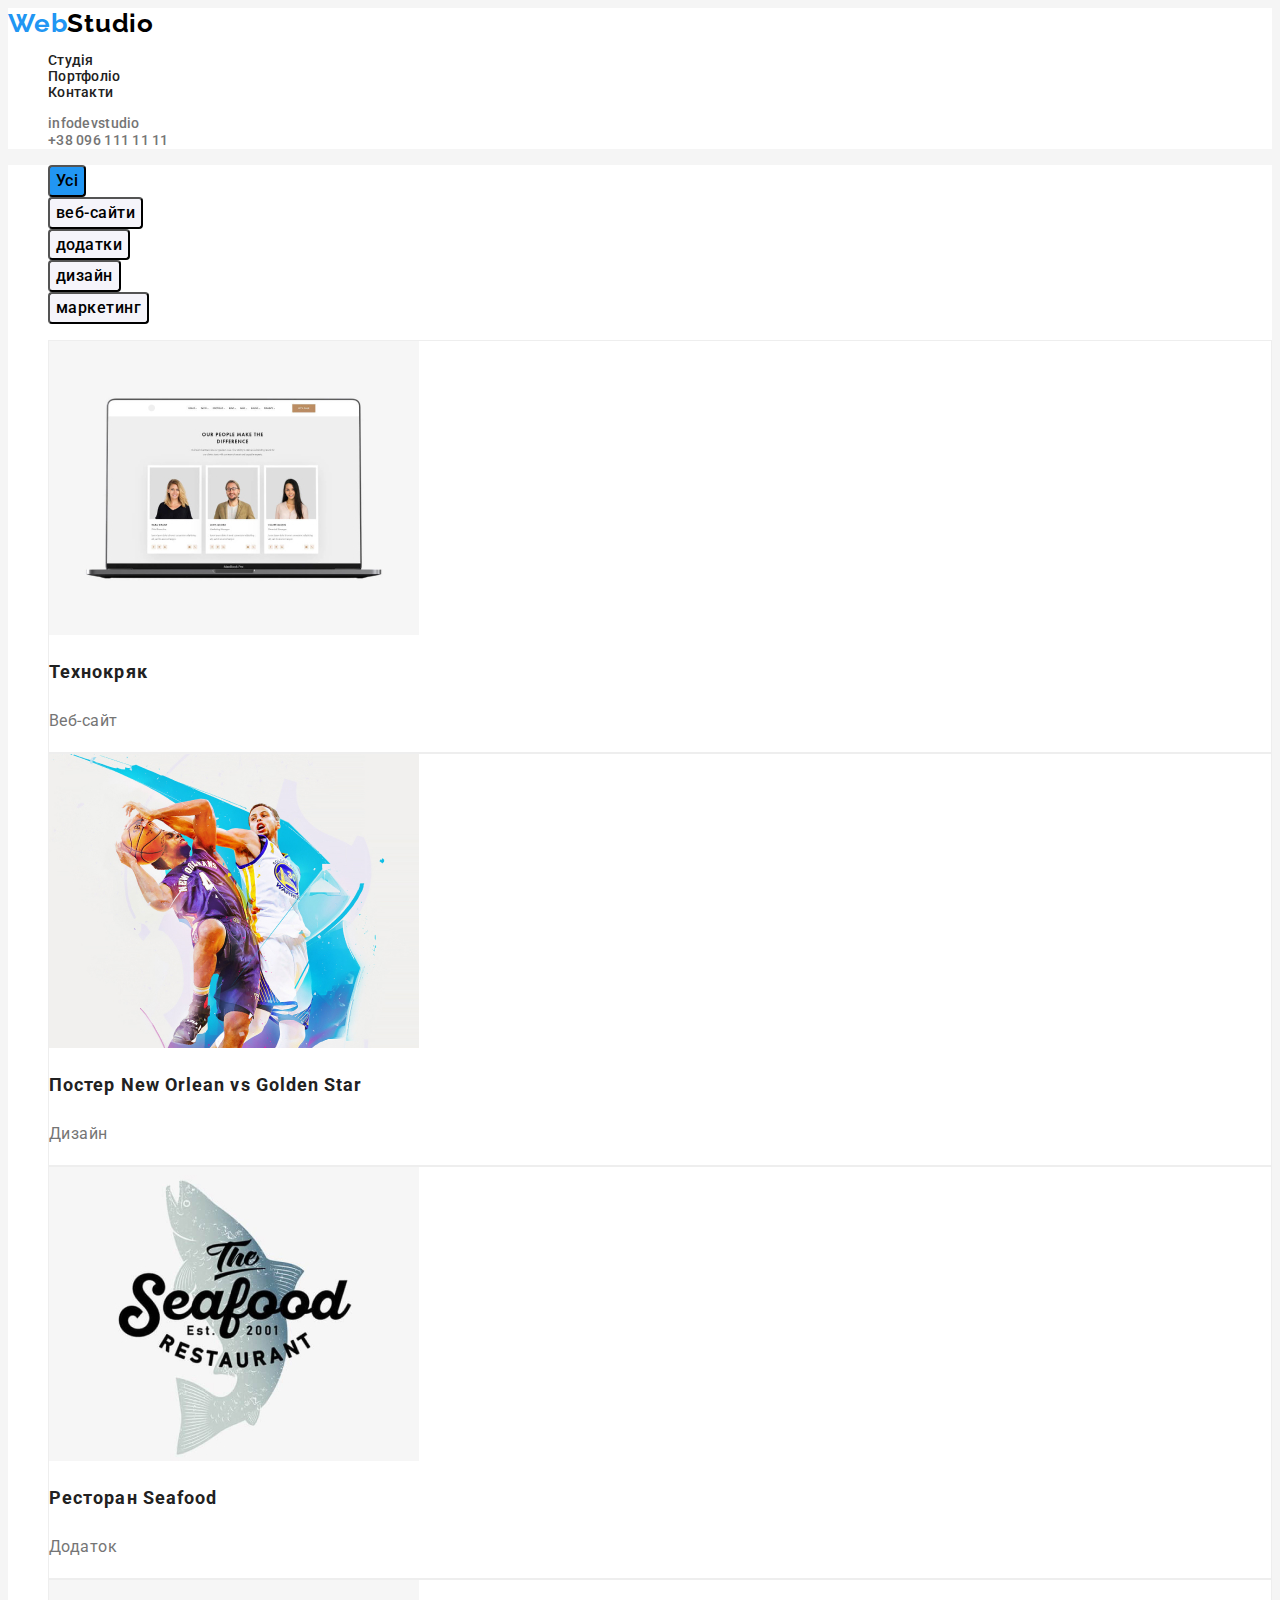
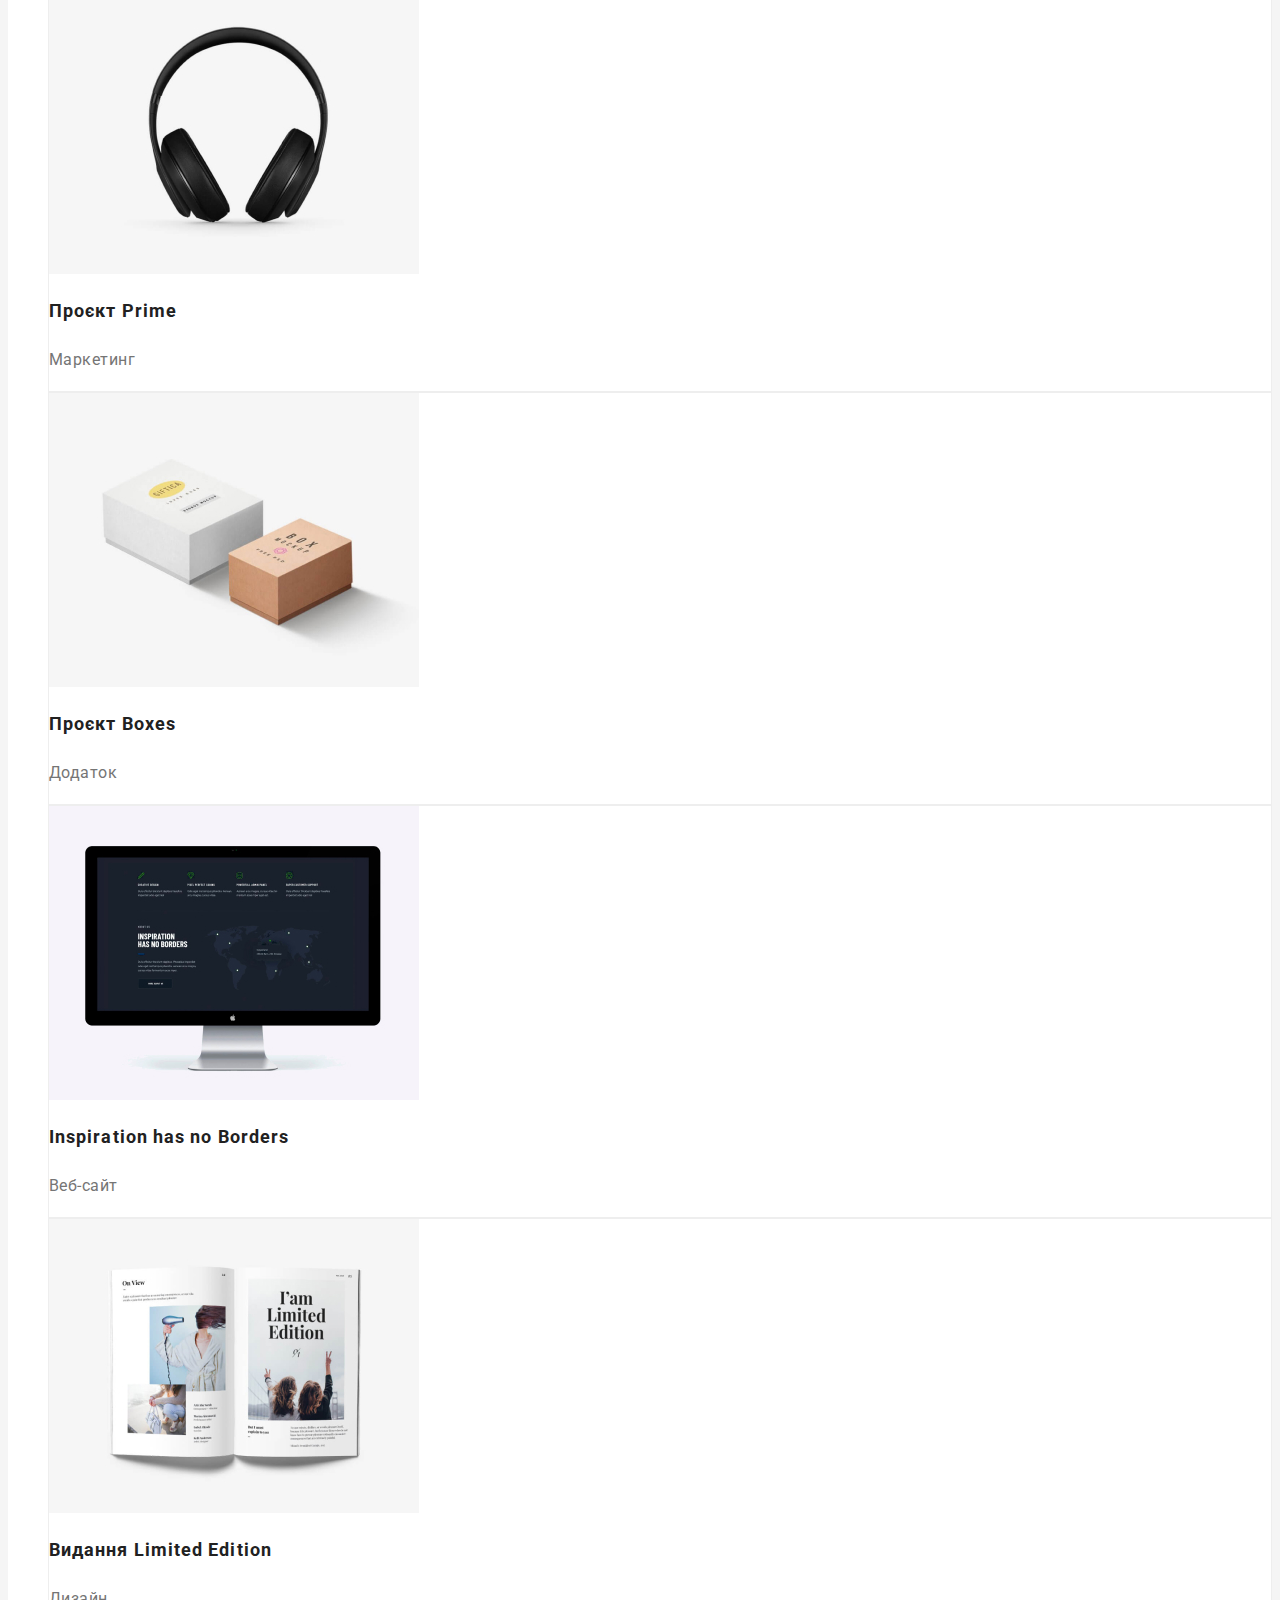
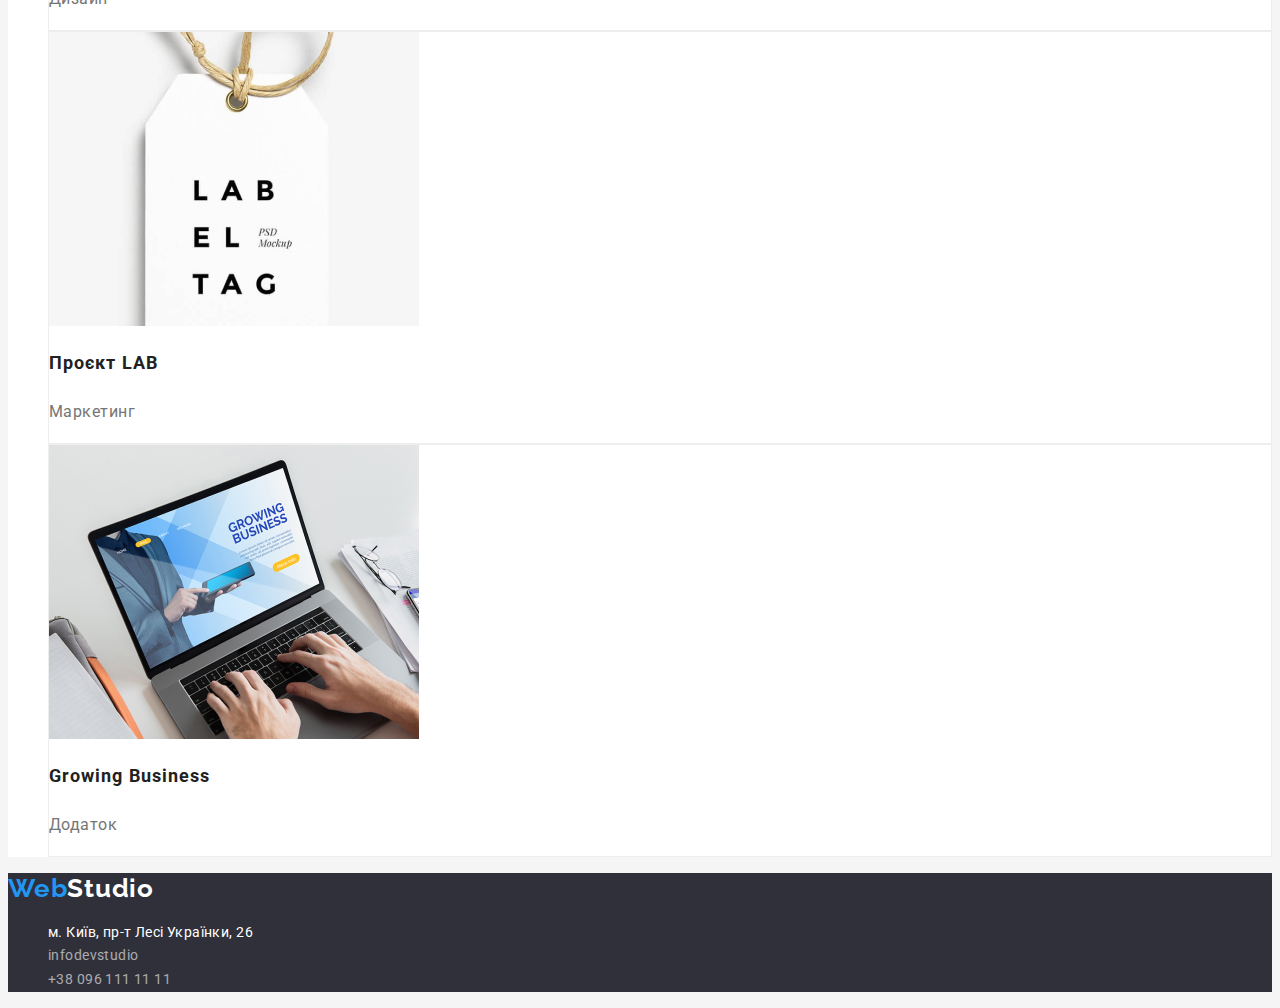
==== portfolio.html @ 23c70bc2 "Initial commit" ====
<!DOCTYPE html>
<html lang="uk">
  <head>
    <meta charset="UTF-8" />
    <meta http-equiv="X-UA-Compatible" content="IE=edge" />
    <meta name="viewport" content="width=device-width, initial-scale=1.0" />
    <title>Document</title>
    <link rel="preconnect" href="https://fonts.googleapis.com" />
    <link rel="preconnect" href="https://fonts.gstatic.com" crossorigin />
    <link
      href="https://fonts.googleapis.com/css2?family=Raleway:wght@700&family=Roboto:wght@400;500;700;900&display=swap"
      rel="stylesheet"
    />
    <link rel="stylesheet" href="./css/styles.css" />
  </head>
  <body>
    <header>
      <nav>
        <a href="./index.html" lang="en" class="logo"
          ><span class="accent">Web</span>Studio</a
        >
        <ul class="site-nav">
          <li><a href="./" class="link"> Студія</a></li>
          <li><a href="./portfolio.html" class="link"> Портфоліо</a></li>
          <li><a href="./" class="link"> Контакти</a></li>
        </ul>
      </nav>
      <ul class="contact-list">
        <li>
          <a href="mailto: info@devstudio.com" class="contact-link"
            >infodevstudio</a
          >
        </li>
        <li>
          <a href="tel: +380961111111" class="contact-link"
            >+38 096 111 11 11</a
          >
        </li>
      </ul>
    </header>
    <main>
      <section class="portf-button-pages">
        <h1 hidden>властивості</h1>
        <ul class="port-button-list">
          <li><button type="button" class="button-tap-l">Усі</button></li>
          <li><button type="button" class="button-tap">веб-сайти</button></li>
          <li><button type="button" class="button-tap">додатки</button></li>
          <li><button type="button" class="button-tap">дизайн</button></li>
          <li><button type="button" class="button-tap">маркетинг</button></li>
        </ul>
        <ul class="block-list">
          <li class="block-topic">
            <img
              src="./Images/noteb.jpg"
              alt="ноутбук"
              width="370"
              height="294"
            />
            <h2 class="block-header">Технокряк</h2>
            <p class="block-text .">Веб-сайт</p>
          </li>
          <li class="block-topic">
            <img
              src="./Images/basc.jpg"
              alt="два хлопця грають в баскетбол"
              width="370"
              height="294"
            />
            <h2 class="block-header">Постер New Orlean vs Golden Star</h2>
            <p class="block-text">Дизайн</p>
          </li>
          <li class="block-topic">
            <img
              src="./Images/logoR.jpg"
              alt="логотип ресторану"
              width="370"
              height="294"
            />
            <h2 class="block-header">Ресторан Seafood</h2>
            <p class="block-text">Додаток</p>
          </li>
          <li class="block-topic">
            <img
              src="./Images/headph.jpg"
              alt="навушники"
              width="370"
              height="294"
            />
            <h2 class="block-header">Проєкт Prime</h2>
            <p class="block-text">Маркетинг</p>
          </li>
          <li class="block-topic">
            <img
              src="./Images/boxes.jpg"
              alt="дві коробки"
              width="370"
              height="294"
            />
            <h2 class="block-header">Проєкт Boxes</h2>
            <p class="block-text">Додаток</p>
          </li>
          <li class="block-topic">
            <img
              src="./Images/monobl.jpg"
              alt="Моноблок apple"
              width="370"
              height="294"
            />
            <h2 lang="en" class="block-header">Inspiration has no Borders</h2>
            <p class="block-text">Веб-сайт</p>
          </li>
          <li class="block-topic">
            <img
              src="./Images/book.jpg"
              alt="відкрита книга"
              width="370"
              height="294"
            />
            <h2 class="block-header">Видання Limited Edition</h2>
            <p class="block-text">Дизайн</p>
          </li>
          <li class="block-topic">
            <img src="./Images/lab.jpg" alt="брелок" width="370" height="294" />
            <h2 class="block-header">Проєкт LAB</h2>
            <p class="block-text">Маркетинг</p>
          </li>
          <li class="block-topic">
            <img
              src="./Images/noteb2.jpg"
              alt="ноутбук за яким працюють"
              width="370"
              height="294"
            />
            <h2 lang="en" class="block-header">Growing Business</h2>
            <p class="block-text">Додаток</p>
          </li>
        </ul>
      </section>
    </main>
    <footer class="bottom">
      <a href="./index.html" lang="en" class="logo-bottom"
        ><span class="accent-bottom">Web</span>Studio</a
      >
      <address class="adress-bottom">
        <ul class="adress-list">
          <li class="adress-street">м. Київ, пр-т Лесі Українки, 26</li>
          <li>
            <a href="mailto: info@devstudio.com" class="adress-link"
              >infodevstudio</a
            >
          </li>
          <li>
            <a href="tel: +380961111111" class="adress-link"
              >+38 096 111 11 11</a
            >
          </li>
        </ul>
      </address>
    </footer>
  </body>
</html>
---- css/styles.css ----
body {
  background-color: #f5f5f5;
  font-family: "Raleway", sans-serif;
  font-family: "Roboto", sans-serif;
  font-style: normal;
}
header {
  background-color: #ffffff;
}
ul {
  list-style: none;
}
/*логотип сайта*/

.logo {
  font-family: Raleway, sans-serif;
  font-style: normal;
  font-weight: 700;
  font-size: 26px;
  line-height: 31px;
  letter-spacing: 0.03em;
  color: black;
  text-decoration: none;
}
.logo {
  caret-color: #2196f3;
}
.accent {
  color: #2196f3;

  /*навігація*/
}
.site-nav {
  font-size: 14px;
  font-weight: 500;
  line-height: 1.14;
  letter-spacing: 0.02em;
}

.site-nav .link {
  text-decoration: none;
}
.site-nav .link {
  color: #212121;
  caret-color: #2196f3;
}
.site-nav .link:hover,
.site-nav .link:focus {
  color: #2196f3;

  /*контакти*/
}
.contact-list {
  font-size: 14px;
  font-weight: 500;
  line-height: 1.14;
  letter-spacing: 0.02em;
}
.contact-link {
  color: #757575;
}
.contact-link:hover,
.contact-link:focus {
  color: #2196f3;
}
.contact-link {
  font-family: "Roboto";
  font-style: normal;
  font-weight: 500;
  font-size: 14px;
  line-height: 16px;
  letter-spacing: 0.02em;
  text-decoration: none;

  /* секція героя*/
}
.hero {
  background-color: #2f303a;
}
.hero-link {
  font-size: 44px;
  font-weight: 900;
  line-height: 1.36;
  letter-spacing: 0.06em;
  text-align: center;
  color: #f5f5f5;
  text-transform: uppercase;
}
.button-link {
  font-size: 16px;
  font-weight: 700;
  line-height: 1.87;
  letter-spacing: 0.06em;
  background-color: #2196f3;
  color: #ffffff;
  border-radius: 4px;
  cursor: pointer;
  font-family: inherit;
}
/*секція наших властивостей*/

.fichers {
  background-color: #f5f5f5;
}
.fichers-header {
  font-weight: 700;
  font-size: 14px;
  line-height: 16px;
  letter-spacing: 0.03em;
  text-transform: uppercase;
  color: #212121;
}
.fichers-description {
  font-weight: 400;
  font-size: 14px;
  line-height: 24px;
  color: #757575;
}
/*чим ми займаємося*/

.works {
  background-color: #f5f5f5;
}
.works-header {
  font-weight: 700;
  font-size: 36px;
  line-height: 42px;
  text-align: center;
  letter-spacing: 0.03em;
}
.work-team {
  background-color: #f5f4fa;
}
/*наша команда*/

.team-header {
  font-weight: 700;
  font-size: 36px;
  line-height: 42px;
  text-align: center;
  letter-spacing: 0.03em;
  color: #212121;
}
.team-name {
  font-size: 16px;
  font-weight: 500;
  line-height: 1.18;
  letter-spacing: 0.03em;
  color: #212121;
}
.team-speciality {
  font-weight: 400;
  font-size: 16px;
  line-height: 19px;
  color: #757575;
}
.team-window {
  background-color: #ffffff;
}
/*секція footer* та адреса*/

.bottom {
  background-color: #2f303a;
}
.logo-bottom {
  font-family: Raleway, sans-serif;
  font-weight: 700;
  font-size: 26px;
  line-height: 31px;
  letter-spacing: 0.03em;
  color: #ffffff;
  text-decoration: none;
}
.accent-bottom {
  color: #2196f3;
}
.adress-bottom {
  font-style: normal;
}
.adress-street {
  font-weight: 400;
  font-size: 14px;
  line-height: 24px;
  letter-spacing: 0.03em;
  color: #ffffff;
}
.adress-street:hover,
.adress-street:focus {
  color: #2196f3;
}
.adress-link {
  font-weight: 400;
  font-size: 14px;
  line-height: 1.71;
  letter-spacing: 0.03em;
  color: rgba(255, 255, 255, 0.6);
  text-decoration: none;
}
.adress-link:hover,
.adress-link:focus {
  color: #2196f3;
}
/*портфоліо*/

.portf-button-pages {
  background-color: #ffffff;
}

.button-tap-l {
  font-size: 16px;
  font-weight: 500;
  line-height: 1.62;
  letter-spacing: 0.03em;
  background-color: #2196f3;
  border-radius: 4px;
  cursor: pointer;
  font-family: inherit;
}
.button-tap-l:hover,
.button-tap-l:focus {
  color: #ffffff;
  background-color: #2196f3;
}
.button-tap {
  font-size: 16px;
  font-weight: 500;
  line-height: 1.62;
  letter-spacing: 0.03em;
  background-color: #f5f4fa;
  border-radius: 4px;
  cursor: pointer;
  font-family: inherit;
}
.button-tap:hover,
.button-tap:focus {
  background-color: #2196f3;
  color: #ffffff;
}
/*секція блоків робіт*/

.block-topic {
  background: #ffffff;
  border: 1px solid #eeeeee;
}
.block-header {
  font-weight: 700;
  font-size: 18px;
  line-height: 36px;
  letter-spacing: 0.06em;
  color: #212121;
}
.block-text {
  font-weight: 400;
  font-size: 16px;
  line-height: 30px;
  letter-spacing: 0.03em;
  color: #757575;
}
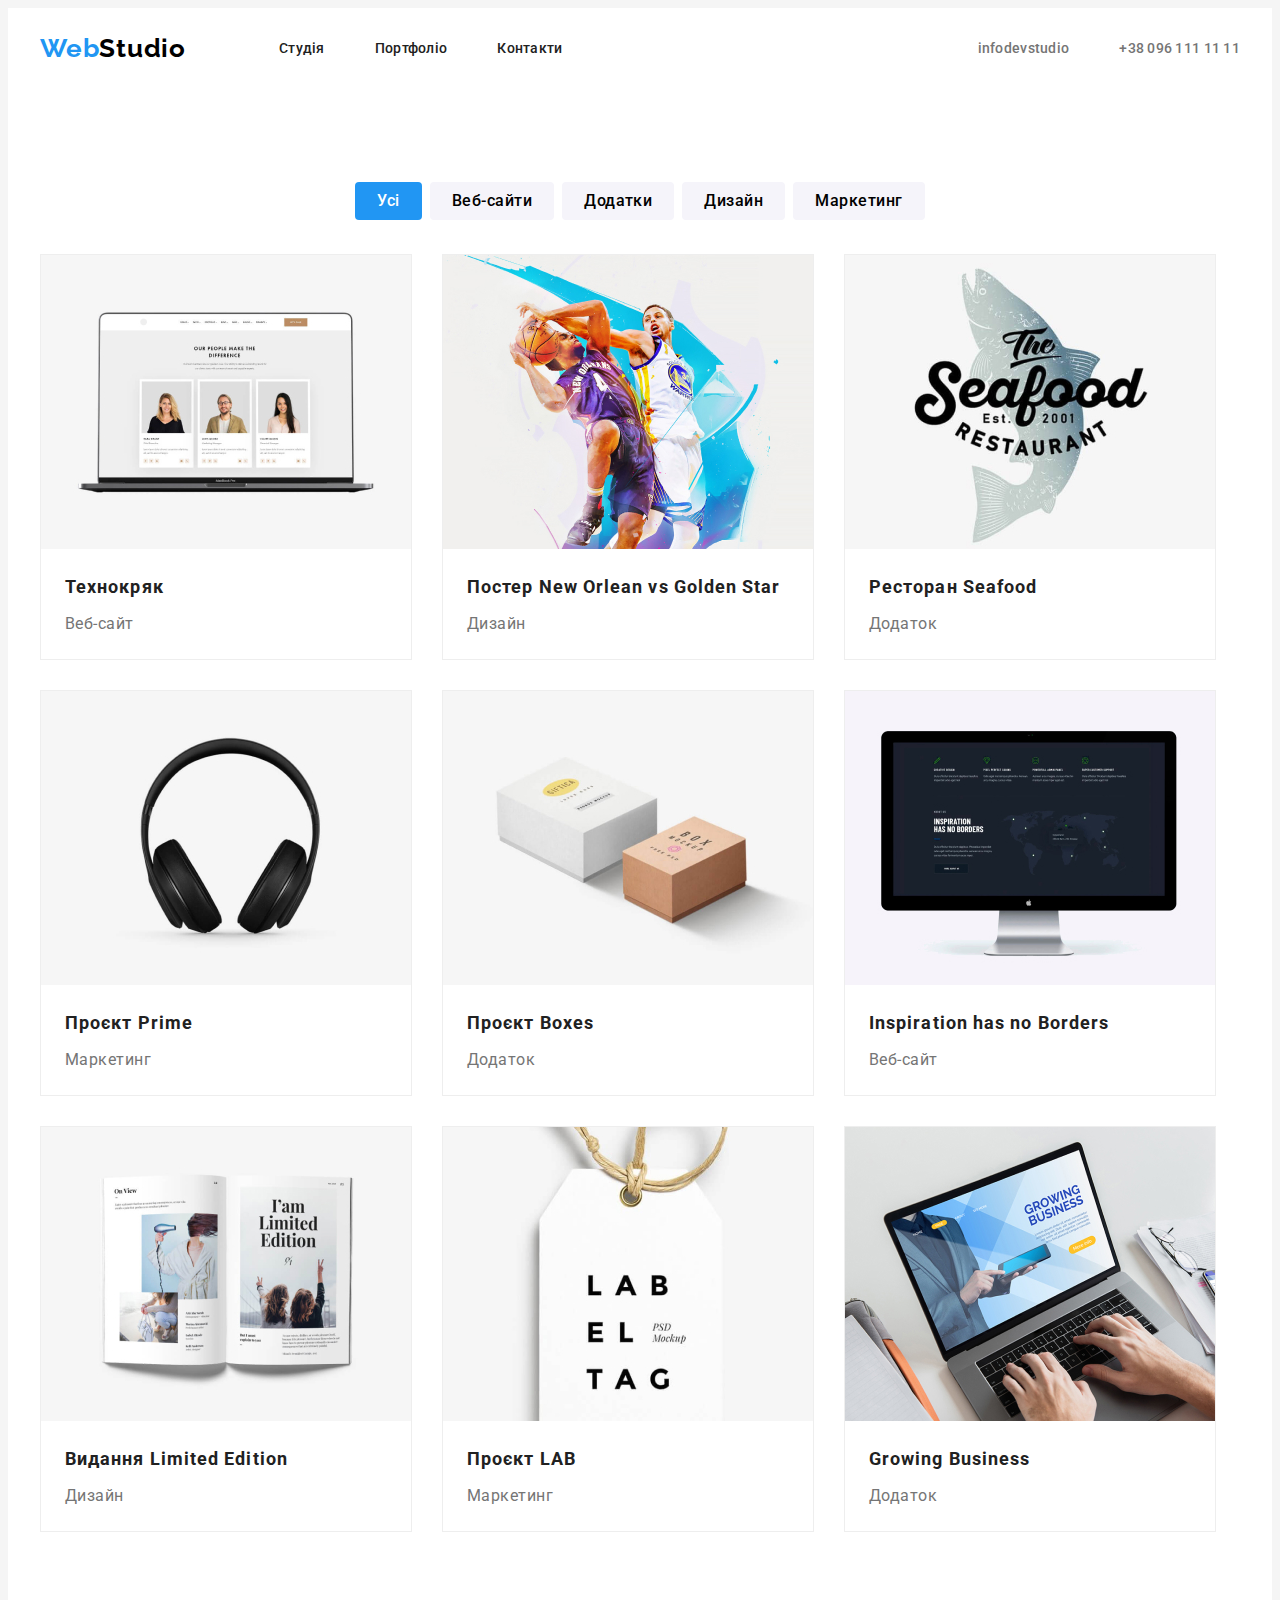
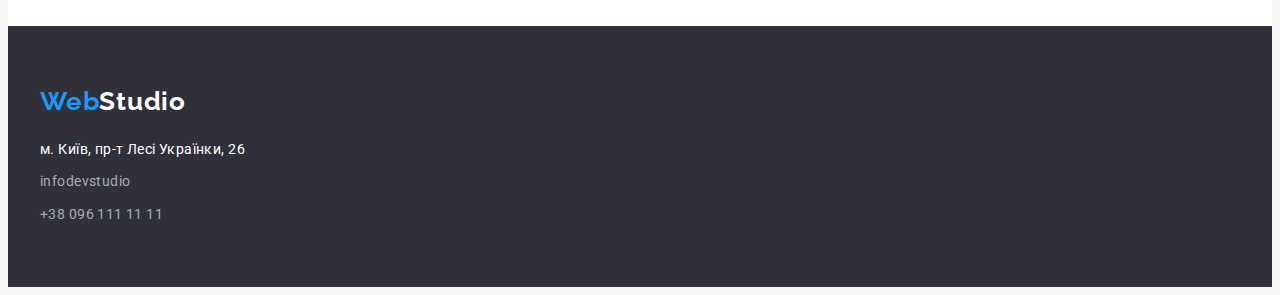
==== commit b21606d8: "developments" ====
--- a/portfolio.html
+++ b/portfolio.html
@@ -14,148 +14,202 @@
     <link rel="stylesheet" href="./css/styles.css" />
   </head>
   <body>
-    <header>
-      <nav>
+    <header class="header">
+      <div class="container container-header">
         <a href="./index.html" lang="en" class="logo"
-          ><span class="accent">Web</span>Studio</a
-        >
-        <ul class="site-nav">
-          <li><a href="./" class="link"> Студія</a></li>
-          <li><a href="./portfolio.html" class="link"> Портфоліо</a></li>
-          <li><a href="./" class="link"> Контакти</a></li>
-        </ul>
-      </nav>
-      <ul class="contact-list">
-        <li>
-          <a href="mailto: info@devstudio.com" class="contact-link"
-            >infodevstudio</a
-          >
-        </li>
-        <li>
-          <a href="tel: +380961111111" class="contact-link"
-            >+38 096 111 11 11</a
-          >
-        </li>
-      </ul>
-    </header>
-    <main>
-      <section class="portf-button-pages">
-        <h1 hidden>властивості</h1>
-        <ul class="port-button-list">
-          <li><button type="button" class="button-tap-l">Усі</button></li>
-          <li><button type="button" class="button-tap">веб-сайти</button></li>
-          <li><button type="button" class="button-tap">додатки</button></li>
-          <li><button type="button" class="button-tap">дизайн</button></li>
-          <li><button type="button" class="button-tap">маркетинг</button></li>
-        </ul>
-        <ul class="block-list">
-          <li class="block-topic">
-            <img
-              src="./Images/noteb.jpg"
-              alt="ноутбук"
-              width="370"
-              height="294"
-            />
-            <h2 class="block-header">Технокряк</h2>
-            <p class="block-text .">Веб-сайт</p>
-          </li>
-          <li class="block-topic">
-            <img
-              src="./Images/basc.jpg"
-              alt="два хлопця грають в баскетбол"
-              width="370"
-              height="294"
-            />
-            <h2 class="block-header">Постер New Orlean vs Golden Star</h2>
-            <p class="block-text">Дизайн</p>
-          </li>
-          <li class="block-topic">
-            <img
-              src="./Images/logoR.jpg"
-              alt="логотип ресторану"
-              width="370"
-              height="294"
-            />
-            <h2 class="block-header">Ресторан Seafood</h2>
-            <p class="block-text">Додаток</p>
-          </li>
-          <li class="block-topic">
-            <img
-              src="./Images/headph.jpg"
-              alt="навушники"
-              width="370"
-              height="294"
-            />
-            <h2 class="block-header">Проєкт Prime</h2>
-            <p class="block-text">Маркетинг</p>
-          </li>
-          <li class="block-topic">
-            <img
-              src="./Images/boxes.jpg"
-              alt="дві коробки"
-              width="370"
-              height="294"
-            />
-            <h2 class="block-header">Проєкт Boxes</h2>
-            <p class="block-text">Додаток</p>
-          </li>
-          <li class="block-topic">
-            <img
-              src="./Images/monobl.jpg"
-              alt="Моноблок apple"
-              width="370"
-              height="294"
-            />
-            <h2 lang="en" class="block-header">Inspiration has no Borders</h2>
-            <p class="block-text">Веб-сайт</p>
-          </li>
-          <li class="block-topic">
-            <img
-              src="./Images/book.jpg"
-              alt="відкрита книга"
-              width="370"
-              height="294"
-            />
-            <h2 class="block-header">Видання Limited Edition</h2>
-            <p class="block-text">Дизайн</p>
-          </li>
-          <li class="block-topic">
-            <img src="./Images/lab.jpg" alt="брелок" width="370" height="294" />
-            <h2 class="block-header">Проєкт LAB</h2>
-            <p class="block-text">Маркетинг</p>
-          </li>
-          <li class="block-topic">
-            <img
-              src="./Images/noteb2.jpg"
-              alt="ноутбук за яким працюють"
-              width="370"
-              height="294"
-            />
-            <h2 lang="en" class="block-header">Growing Business</h2>
-            <p class="block-text">Додаток</p>
-          </li>
-        </ul>
-      </section>
-    </main>
-    <footer class="bottom">
-      <a href="./index.html" lang="en" class="logo-bottom"
-        ><span class="accent-bottom">Web</span>Studio</a
-      >
-      <address class="adress-bottom">
-        <ul class="adress-list">
-          <li class="adress-street">м. Київ, пр-т Лесі Українки, 26</li>
-          <li>
-            <a href="mailto: info@devstudio.com" class="adress-link"
+          ><span class="accent">Web</span>Studio
+        </a>
+        <nav class="nav-list">
+          <ul class="site-nav">
+            <li class="header-nav">
+              <a href="index.html" class="link"> Студія</a>
+            </li>
+            <li class="header-nav">
+              <a href="./portfolio.html" class="link"> Портфоліо</a>
+            </li>
+            <li class="header-nav"><a href="./#" class="link"> Контакти</a></li>
+          </ul>
+        </nav>
+        <ul class="contact-list">
+          <li class="header-contact">
+            <a href="mailto: info@devstudio.com" class="contact-link"
               >infodevstudio</a
             >
           </li>
-          <li>
-            <a href="tel: +380961111111" class="adress-link"
+          <li class="header-contact">
+            <a href="tel: +380961111111" class="contact-link"
               >+38 096 111 11 11</a
             >
           </li>
         </ul>
-      </address>
+      </div>
+    </header>
+    <main>
+      <section class="portf-b">
+        <div class="container">
+          <h1 class="visually-hidden">властивості</h1>
+          <ul class="port-list">
+            <li class="button-taps">
+              <button type="button" class="button-tap-l">Усі</button>
+            </li>
+            <li class="button-taps">
+              <button type="button" class="button-tap">Веб-сайти</button>
+            </li>
+            <li class="button-taps">
+              <button type="button" class="button-tap">Додатки</button>
+            </li>
+            <li class="button-taps">
+              <button type="button" class="button-tap">Дизайн</button>
+            </li>
+            <li class="button-taps">
+              <button type="button" class="button-tap">Маркетинг</button>
+            </li>
+          </ul>
+          <ul class="block-list">
+            <li class="block-topic">
+              <img
+                class="block-page"
+                src="./Images/noteb.jpg"
+                alt="ноутбук"
+                width="370"
+                height="294"
+              />
+              <div class="block-card">
+                <h2 class="block-header">Технокряк</h2>
+                <p class="block-text .">Веб-сайт</p>
+              </div>
+            </li>
+            <li class="block-topic">
+              <img
+                class="block-page"
+                src="./Images/basc.jpg"
+                alt="два хлопця грають в баскетбол"
+                width="370"
+                height="294"
+              />
+              <div class="block-card">
+                <h2 class="block-header">Постер New Orlean vs Golden Star</h2>
+                <p class="block-text">Дизайн</p>
+              </div>
+            </li>
+            <li class="block-topic">
+              <img
+                class="block-page"
+                src="./Images/logoR.jpg"
+                alt="логотип ресторану"
+                width="370"
+                height="294"
+              />
+              <div class="block-card">
+                <h2 class="block-header">Ресторан Seafood</h2>
+                <p class="block-text">Додаток</p>
+              </div>
+            </li>
+            <li class="block-topic">
+              <img
+                class="block-page"
+                src="./Images/headph.jpg"
+                alt="навушники"
+                width="370"
+                height="294"
+              />
+              <div class="block-card">
+                <h2 class="block-header">Проєкт Prime</h2>
+                <p class="block-text">Маркетинг</p>
+              </div>
+            </li>
+            <li class="block-topic">
+              <img
+                class="block-page"
+                src="./Images/boxes.jpg"
+                alt="дві коробки"
+                width="370"
+                height="294"
+              />
+              <div class="block-card">
+                <h2 class="block-header">Проєкт Boxes</h2>
+                <p class="block-text">Додаток</p>
+              </div>
+            </li>
+            <li class="block-topic">
+              <img
+                class="block-page"
+                src="./Images/monobl.jpg"
+                alt="Моноблок apple"
+                width="370"
+                height="294"
+              />
+              <div class="block-card">
+                <h2 lang="en" class="block-header">
+                  Inspiration has no Borders
+                </h2>
+                <p class="block-text">Веб-сайт</p>
+              </div>
+            </li>
+            <li class="block-topic">
+              <img
+                class="block-page"
+                src="./Images/book.jpg"
+                alt="відкрита книга"
+                width="370"
+                height="294"
+              />
+              <div class="block-card">
+                <h2 class="block-header">Видання Limited Edition</h2>
+                <p class="block-text">Дизайн</p>
+              </div>
+            </li>
+            <li class="block-topic">
+              <img
+                class="block-page"
+                src="./Images/lab.jpg"
+                alt="брелок"
+                width="370"
+                height="294"
+              />
+              <div class="block-card">
+                <h2 class="block-header">Проєкт LAB</h2>
+                <p class="block-text">Маркетинг</p>
+              </div>
+            </li>
+            <li class="block-topic">
+              <img
+                class="block-page"
+                src="./Images/noteb2.jpg"
+                alt="ноутбук за яким працюють"
+                width="370"
+                height="294"
+              />
+              <div class="block-card">
+                <h2 lang="en" class="block-header">Growing Business</h2>
+                <p class="block-text">Додаток</p>
+              </div>
+            </li>
+          </ul>
+        </div>
+      </section>
+    </main>
+    <footer class="bottom">
+      <div class="container">
+        <a href="/" lang="en" class="logo-bottom"
+          ><span class="accent-bottom">Web</span>Studio</a
+        >
+        <address class="adress-bottom">
+          <ul class="adress-list">
+            <li class="adress-street">м. Київ, пр-т Лесі Українки, 26</li>
+            <li class="bottom-contact">
+              <a href="mailto: info@devstudio.com" class="adress-link"
+                >infodevstudio</a
+              >
+            </li>
+            <li class="bottom-contact">
+              <a href="tel: +380961111111" class="adress-link"
+                >+38 096 111 11 11</a
+              >
+            </li>
+          </ul>
+        </address>
+      </div>
     </footer>
   </body>
 </html>
--- a/css/styles.css
+++ b/css/styles.css
@@ -4,13 +4,57 @@
   font-family: "Roboto", sans-serif;
   font-style: normal;
 }
+.container {
+  width: 1200px;
+  padding-left: 15px;
+  padding-right: 15px;
+  margin-left: auto;
+  margin-right: auto;
+}
 header {
   background-color: #ffffff;
 }
+
 ul {
   list-style: none;
 }
+ul {
+  margin: 0;
+  padding: 0;
+}
+h1,
+h2,
+h3,
+h4,
+h5,
+h6,
+p {
+  margin: 0;
+}
+img {
+  display: block;
+}
+.visually-hidden {
+  position: absolute;
+  width: 1px;
+  height: 1px;
+  margin: -1px;
+  border: 0;
+  padding: 0;
+  white-space: nowrap;
+  clip-path: inset(100%);
+  clip: rect(0 0 0 0);
+  overflow: hidden;
+}
+.section {
+  padding-top: 94px;
+  padding-bottom: 94px;
+}
 /*логотип сайта*/
+.container-header {
+  display: flex;
+  align-items: center;
+}
 
 .logo {
   font-family: Raleway, sans-serif;
@@ -19,6 +63,7 @@
   font-size: 26px;
   line-height: 31px;
   letter-spacing: 0.03em;
+  margin-right: 93px;
   color: black;
   text-decoration: none;
 }
@@ -30,6 +75,17 @@
 
   /*навігація*/
 }
+.nav-list {
+  margin-right: auto;
+}
+.site-nav {
+  display: flex;
+  gap: 50px;
+}
+.site-nav li :last-child {
+  margin-right: 0px;
+}
+
 .site-nav {
   font-size: 14px;
   font-weight: 500;
@@ -47,14 +103,26 @@
 .site-nav .link:hover,
 .site-nav .link:focus {
   color: #2196f3;
-
-  /*контакти*/
-}
+}
+.link {
+  font-weight: 500;
+  font-size: 14px;
+  line-height: calc(16 / 14);
+  letter-spacing: 0.02em;
+  padding-top: 32px;
+  padding-bottom: 32px;
+  display: block;
+}
+/*контакти*/
 .contact-list {
   font-size: 14px;
   font-weight: 500;
   line-height: 1.14;
   letter-spacing: 0.02em;
+}
+.contact-list {
+  display: flex;
+  gap: 50px;
 }
 .contact-link {
   color: #757575;
@@ -71,11 +139,15 @@
   line-height: 16px;
   letter-spacing: 0.02em;
   text-decoration: none;
+  padding-top: 32px;
+  padding-bottom: 32px;
 
   /* секція героя*/
 }
 .hero {
   background-color: #2f303a;
+  padding-top: 200px;
+  padding-bottom: 200px;
 }
 .hero-link {
   font-size: 44px;
@@ -85,6 +157,9 @@
   text-align: center;
   color: #f5f5f5;
   text-transform: uppercase;
+  width: 696px;
+  margin-left: auto;
+  margin-right: auto;
 }
 .button-link {
   font-size: 16px;
@@ -96,11 +171,27 @@
   border-radius: 4px;
   cursor: pointer;
   font-family: inherit;
+  width: 216px;
+  height: 50px;
+  margin-top: 30px;
+  margin-left: auto;
+  margin-right: auto;
+  text-align: center;
+  display: block;
 }
 /*секція наших властивостей*/
 
 .fichers {
   background-color: #f5f5f5;
+  padding-top: 94px;
+  padding-bottom: 94px;
+}
+.fichers-list {
+  display: flex;
+  gap: 30px;
+}
+.fichers-card {
+  width: 270px;
 }
 .fichers-header {
   font-weight: 700;
@@ -108,18 +199,21 @@
   line-height: 16px;
   letter-spacing: 0.03em;
   text-transform: uppercase;
+  margin-bottom: 10px;
   color: #212121;
 }
 .fichers-description {
   font-weight: 400;
   font-size: 14px;
   line-height: 24px;
+  letter-spacing: 0.03em;
   color: #757575;
 }
 /*чим ми займаємося*/
 
 .works {
   background-color: #f5f5f5;
+  padding-bottom: 94px;
 }
 .works-header {
   font-weight: 700;
@@ -128,11 +222,17 @@
   text-align: center;
   letter-spacing: 0.03em;
 }
+.work-cards {
+  display: flex;
+  gap: 30px;
+  margin-top: 50px;
+}
+/*наша команда*/
 .work-team {
   background-color: #f5f4fa;
-}
-/*наша команда*/
-
+  padding-top: 94px;
+  padding-bottom: 94px;
+}
 .team-header {
   font-weight: 700;
   font-size: 36px;
@@ -141,10 +241,25 @@
   letter-spacing: 0.03em;
   color: #212121;
 }
+.team-list {
+  display: flex;
+  gap: 30px;
+  margin-top: 50px;
+}
+.team-window {
+  background-color: #ffffff;
+  box-shadow: 0px 1px 3px rgba(0, 0, 0, 0.12), 0px 1px 1px rgba(0, 0, 0, 0.14),
+    0px 2px 1px rgba(0, 0, 0, 0.2);
+  border-radius: 0px 0px 4px 4px;
+}
+.wrapper-team {
+  padding: 30px;
+}
 .team-name {
   font-size: 16px;
   font-weight: 500;
   line-height: 1.18;
+  text-align: center;
   letter-spacing: 0.03em;
   color: #212121;
 }
@@ -152,15 +267,18 @@
   font-weight: 400;
   font-size: 16px;
   line-height: 19px;
+  text-align: center;
+  letter-spacing: 0.03em;
+  margin-top: 10px;
   color: #757575;
 }
-.team-window {
-  background-color: #ffffff;
-}
+
 /*секція footer* та адреса*/
 
 .bottom {
   background-color: #2f303a;
+  padding-top: 60px;
+  padding-bottom: 60px;
 }
 .logo-bottom {
   font-family: Raleway, sans-serif;
@@ -170,12 +288,14 @@
   letter-spacing: 0.03em;
   color: #ffffff;
   text-decoration: none;
+  margin-right: 0;
 }
 .accent-bottom {
   color: #2196f3;
 }
 .adress-bottom {
   font-style: normal;
+  margin-top: 20px;
 }
 .adress-street {
   font-weight: 400;
@@ -188,6 +308,9 @@
 .adress-street:focus {
   color: #2196f3;
 }
+.bottom-contact {
+  margin-top: 9px;
+}
 .adress-link {
   font-weight: 400;
   font-size: 14px;
@@ -202,8 +325,15 @@
 }
 /*портфоліо*/
 
-.portf-button-pages {
+.portf-b {
   background-color: #ffffff;
+  padding-top: 94px;
+  padding-bottom: 94px;
+}
+.port-list {
+  display: flex;
+  gap: 8px;
+  justify-content: center;
 }
 
 .button-tap-l {
@@ -211,10 +341,13 @@
   font-weight: 500;
   line-height: 1.62;
   letter-spacing: 0.03em;
+  color: #ffffff;
   background-color: #2196f3;
   border-radius: 4px;
+  border: none;
   cursor: pointer;
   font-family: inherit;
+  padding: 6px 22px;
 }
 .button-tap-l:hover,
 .button-tap-l:focus {
@@ -228,8 +361,10 @@
   letter-spacing: 0.03em;
   background-color: #f5f4fa;
   border-radius: 4px;
+  border: none;
   cursor: pointer;
   font-family: inherit;
+  padding: 6px 22px;
 }
 .button-tap:hover,
 .button-tap:focus {
@@ -237,6 +372,16 @@
   color: #ffffff;
 }
 /*секція блоків робіт*/
+.block-list {
+  display: flex;
+  flex-wrap: wrap;
+  margin-top: 34px;
+  gap: 30px;
+}
+.block-card {
+  border-top: none;
+  padding: 20px 24px;
+}
 
 .block-topic {
   background: #ffffff;
@@ -254,5 +399,6 @@
   font-size: 16px;
   line-height: 30px;
   letter-spacing: 0.03em;
+  margin-top: 4px;
   color: #757575;
 }
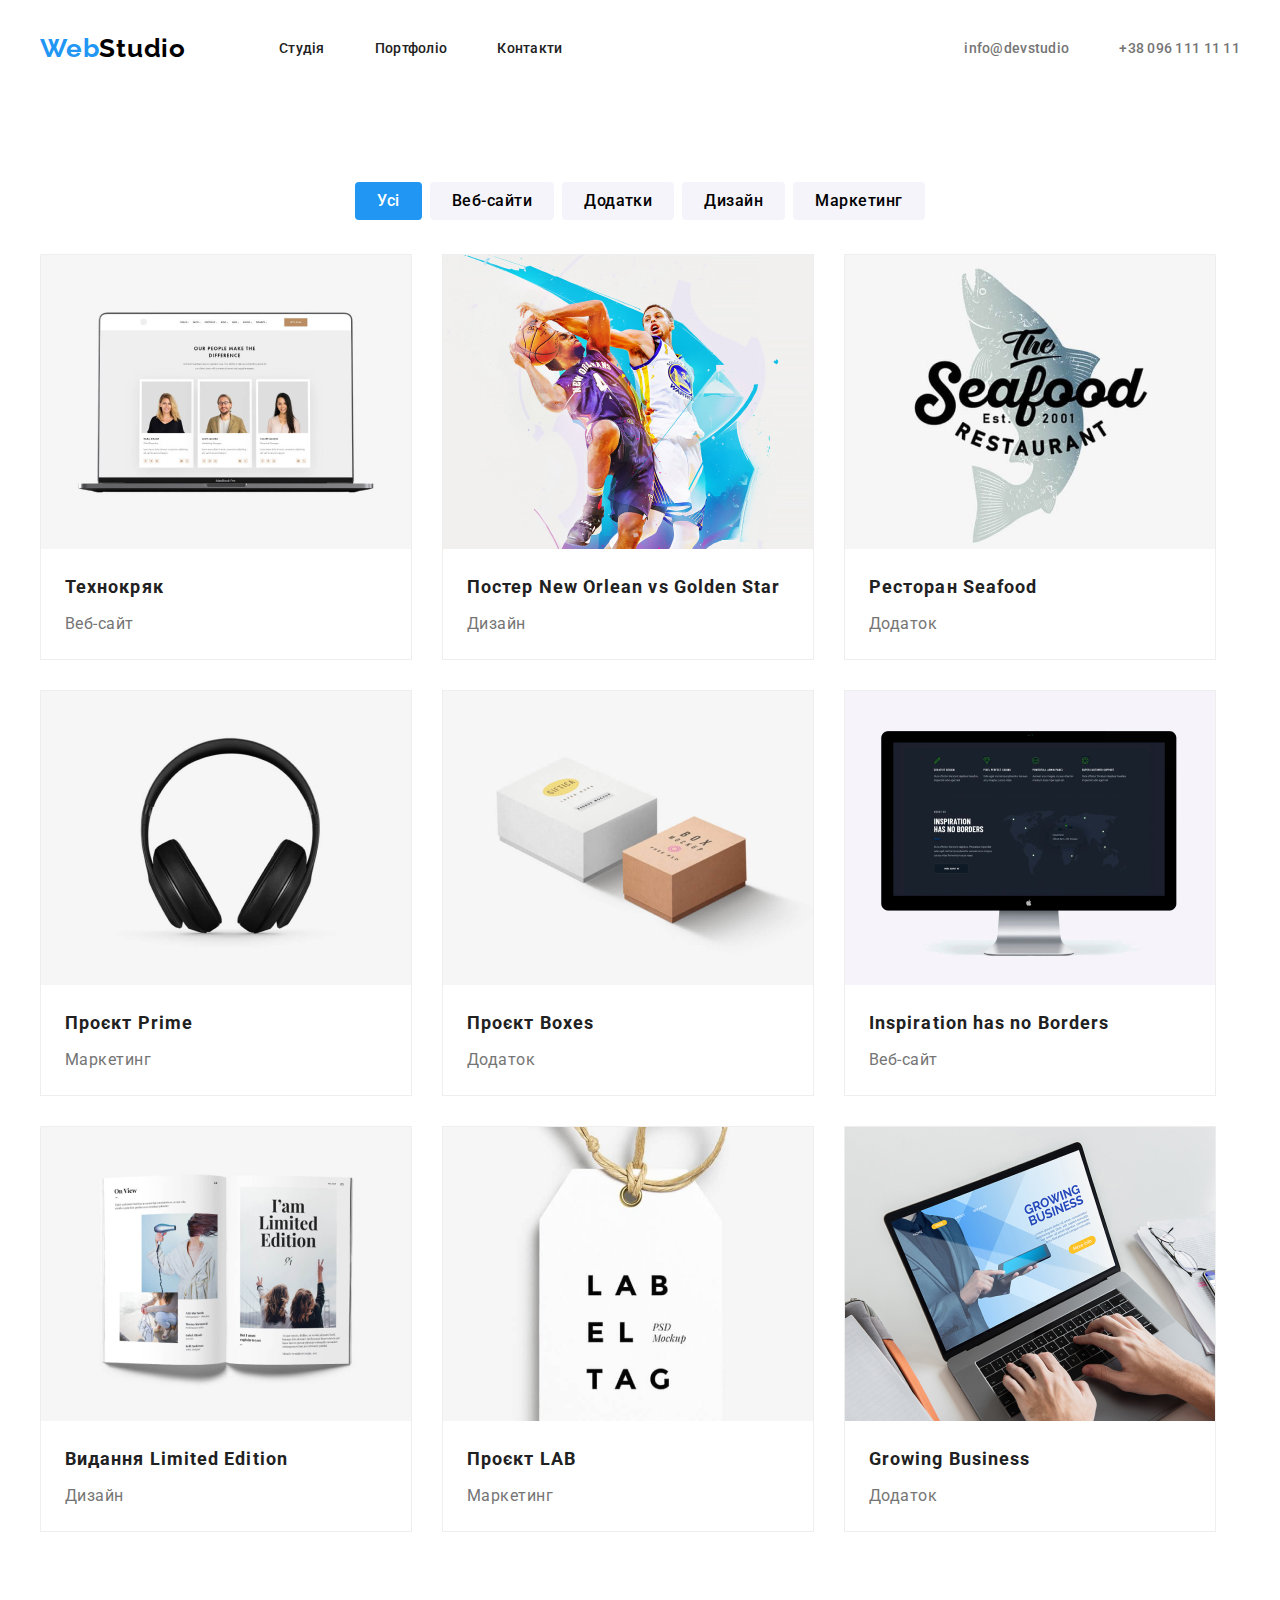
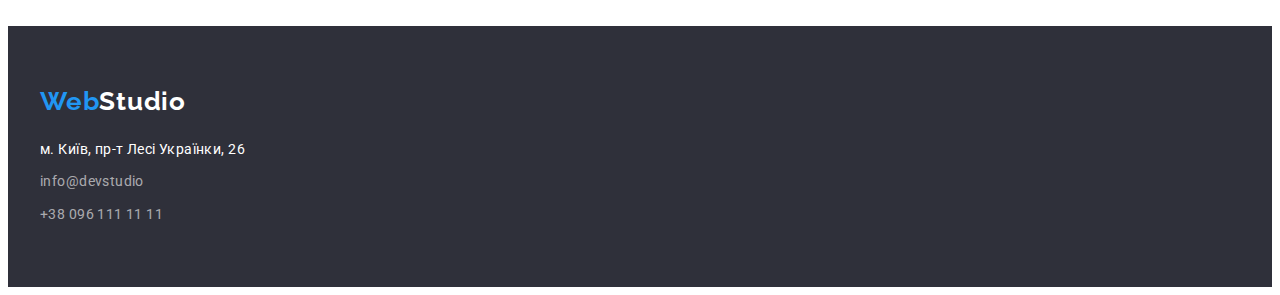
==== commit 8a97eab3: "fixed" ====
--- a/portfolio.html
+++ b/portfolio.html
@@ -32,12 +32,12 @@
         </nav>
         <ul class="contact-list">
           <li class="header-contact">
-            <a href="mailto: info@devstudio.com" class="contact-link"
-              >infodevstudio</a
+            <a href="mailto:info@devstudio.com" class="contact-link"
+              >info@devstudio</a
             >
           </li>
           <li class="header-contact">
-            <a href="tel: +380961111111" class="contact-link"
+            <a href="tel:+380961111111" class="contact-link"
               >+38 096 111 11 11</a
             >
           </li>
@@ -199,11 +199,11 @@
             <li class="adress-street">м. Київ, пр-т Лесі Українки, 26</li>
             <li class="bottom-contact">
               <a href="mailto: info@devstudio.com" class="adress-link"
-                >infodevstudio</a
+                >info@devstudio</a
               >
             </li>
             <li class="bottom-contact">
-              <a href="tel: +380961111111" class="adress-link"
+              <a href="tel:+380961111111" class="adress-link"
                 >+38 096 111 11 11</a
               >
             </li>
--- a/css/styles.css
+++ b/css/styles.css
@@ -1,5 +1,6 @@
 body {
-  background-color: #f5f5f5;
+  background-color: 
+  #FFFFFF;
   font-family: "Raleway", sans-serif;
   font-family: "Roboto", sans-serif;
   font-style: normal;
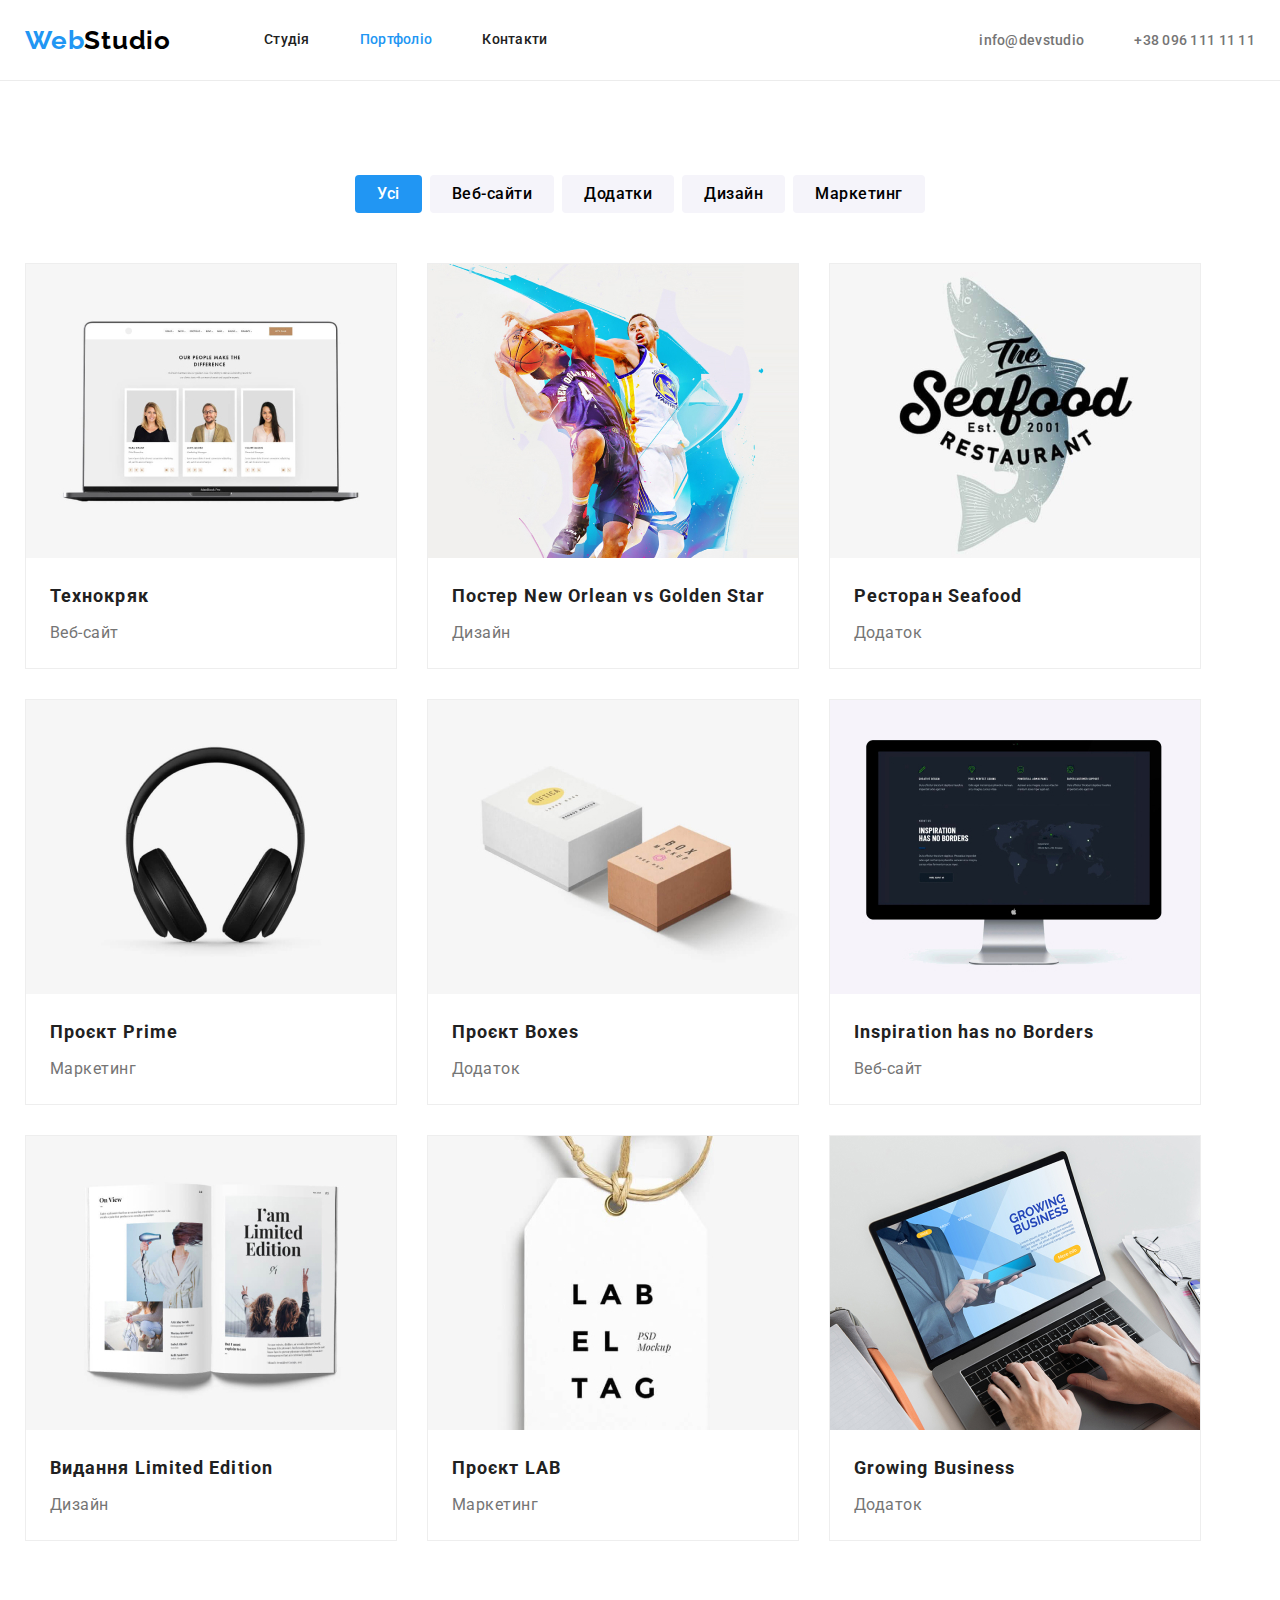
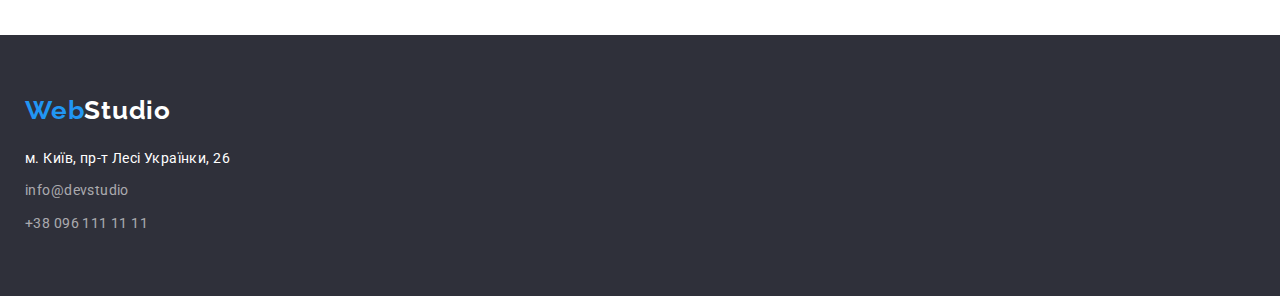
==== commit 28ceb40b: "fixed" ====
--- a/portfolio.html
+++ b/portfolio.html
@@ -11,6 +11,7 @@
       href="https://fonts.googleapis.com/css2?family=Raleway:wght@700&family=Roboto:wght@400;500;700;900&display=swap"
       rel="stylesheet"
     />
+    <link rel="stylesheet" href="./css/normalize.css" />
     <link rel="stylesheet" href="./css/styles.css" />
   </head>
   <body>
@@ -25,7 +26,7 @@
               <a href="index.html" class="link"> Студія</a>
             </li>
             <li class="header-nav">
-              <a href="./portfolio.html" class="link"> Портфоліо</a>
+              <a href="./portfolio.html" class="current links"> Портфоліо</a>
             </li>
             <li class="header-nav"><a href="./#" class="link"> Контакти</a></li>
           </ul>
--- a/css/styles.css
+++ b/css/styles.css
@@ -1,12 +1,9 @@
 body {
-  background-color: 
-  #FFFFFF;
-  font-family: "Raleway", sans-serif;
+  background-color: #ffffff;
   font-family: "Roboto", sans-serif;
-  font-style: normal;
 }
 .container {
-  width: 1200px;
+  width: 1230px;
   padding-left: 15px;
   padding-right: 15px;
   margin-left: auto;
@@ -14,6 +11,7 @@
 }
 header {
   background-color: #ffffff;
+  border-bottom: 1px solid #ececec;
 }
 
 ul {
@@ -32,6 +30,7 @@
 p {
   margin: 0;
 }
+
 img {
   display: block;
 }
@@ -99,13 +98,15 @@
 }
 .site-nav .link {
   color: #212121;
-  caret-color: #2196f3;
-}
+}
+.current.link,
+.current.links,
 .site-nav .link:hover,
 .site-nav .link:focus {
   color: #2196f3;
 }
-.link {
+
+.link.current.links {
   font-weight: 500;
   font-size: 14px;
   line-height: calc(16 / 14);
@@ -114,16 +115,20 @@
   padding-bottom: 32px;
   display: block;
 }
+.current.links {
+  text-decoration: none;
+}
 /*контакти*/
 .contact-list {
   font-size: 14px;
   font-weight: 500;
   line-height: 1.14;
   letter-spacing: 0.02em;
-}
-.contact-list {
   display: flex;
   gap: 50px;
+}
+.header-contact {
+  display: flex;
 }
 .contact-link {
   color: #757575;
@@ -183,7 +188,6 @@
 /*секція наших властивостей*/
 
 .fichers {
-  background-color: #f5f5f5;
   padding-top: 94px;
   padding-bottom: 94px;
 }
@@ -192,7 +196,7 @@
   gap: 30px;
 }
 .fichers-card {
-  width: 270px;
+  flex-basis: calc((100% - 3 * 30px) / 4);
 }
 .fichers-header {
   font-weight: 700;
@@ -213,7 +217,6 @@
 /*чим ми займаємося*/
 
 .works {
-  background-color: #f5f5f5;
   padding-bottom: 94px;
 }
 .works-header {
@@ -376,7 +379,7 @@
 .block-list {
   display: flex;
   flex-wrap: wrap;
-  margin-top: 34px;
+  margin-top: 50px;
   gap: 30px;
 }
 .block-card {
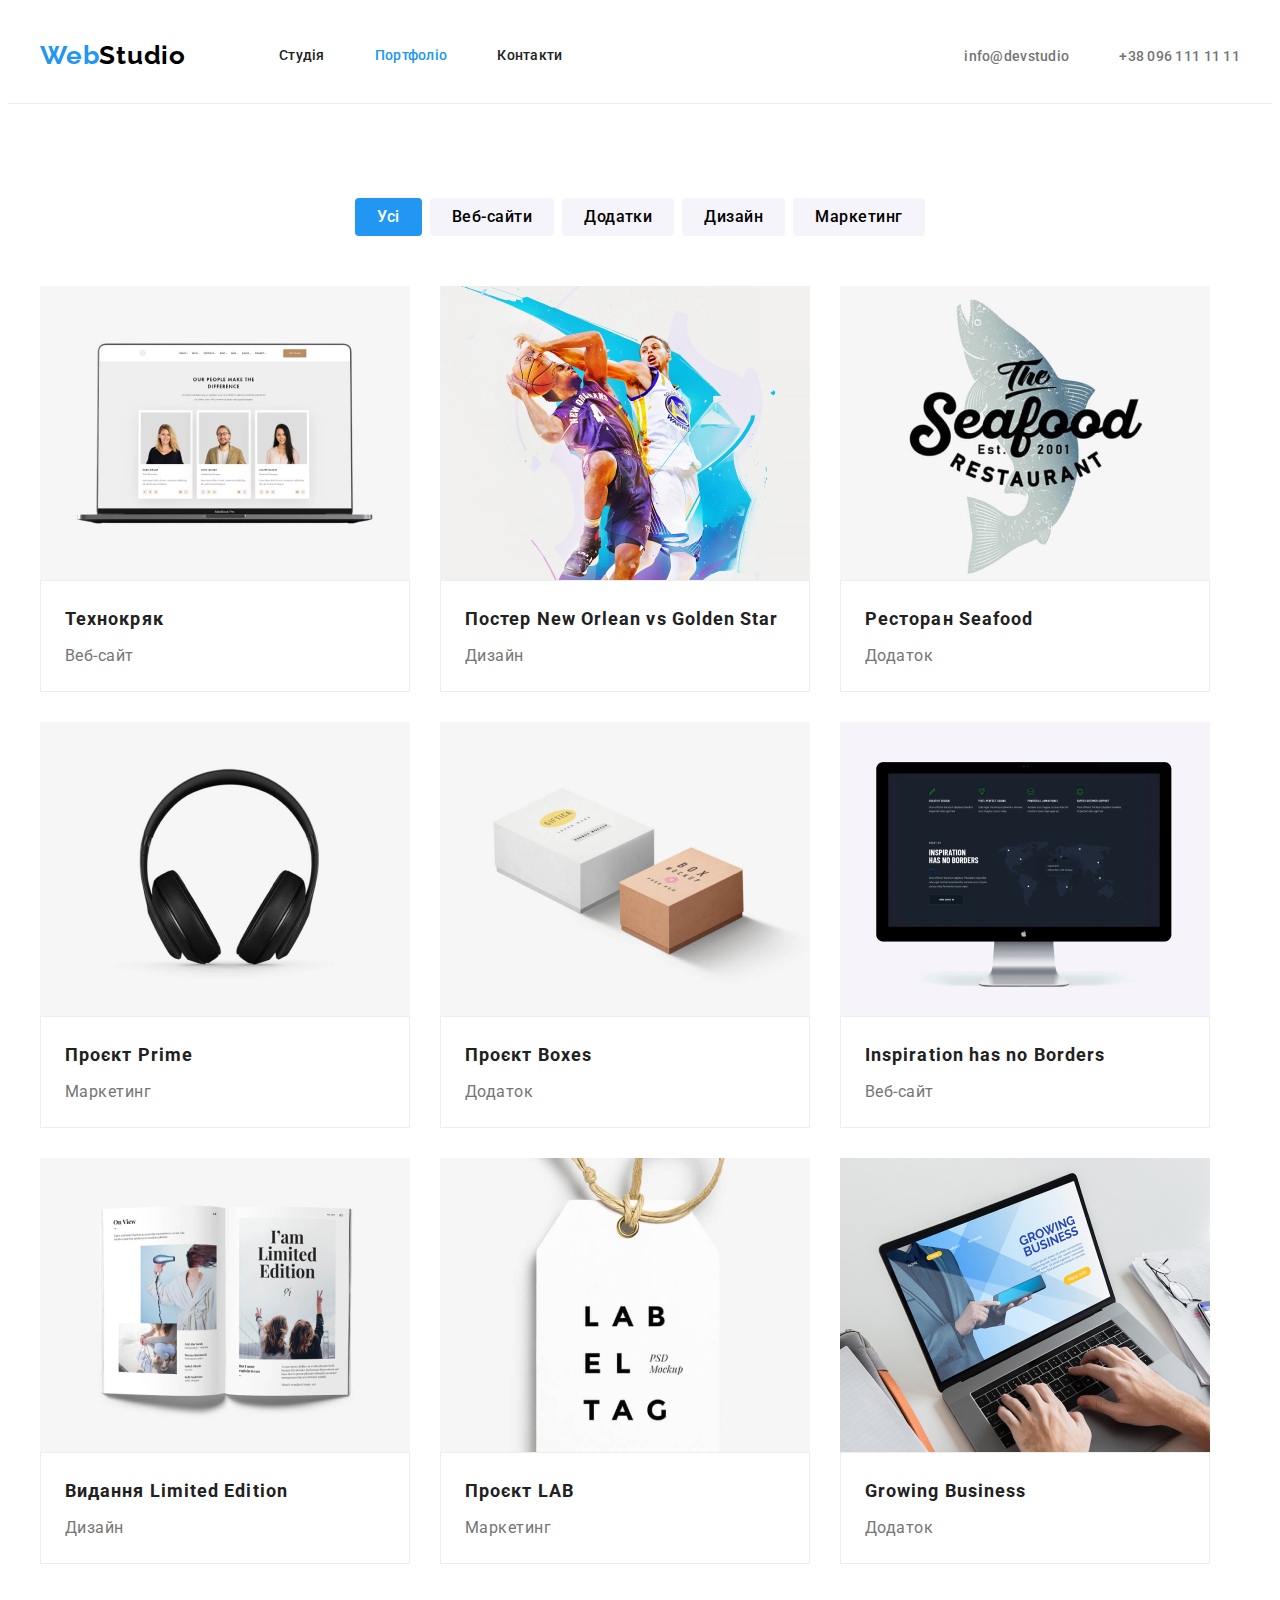
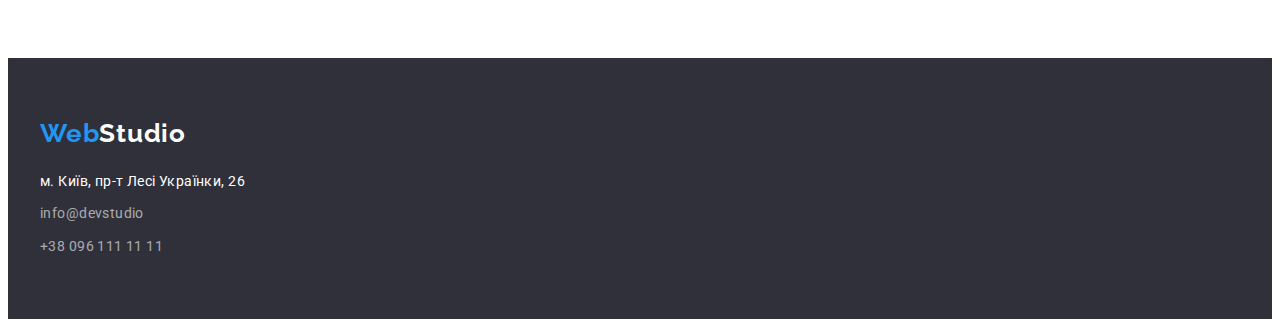
==== commit 0d12e53a: "fixed" ====
--- a/portfolio.html
+++ b/portfolio.html
@@ -11,7 +11,13 @@
       href="https://fonts.googleapis.com/css2?family=Raleway:wght@700&family=Roboto:wght@400;500;700;900&display=swap"
       rel="stylesheet"
     />
-    <link rel="stylesheet" href="./css/normalize.css" />
+    <link
+      rel="stylesheet"
+      href="https://cdnjs.cloudflare.com/ajax/libs/modern-normalize/1.1.0/modern-normalize.min.css"
+      integrity="sha512-wpPYUAdjBVSE4KJnH1VR1HeZfpl1ub8YT/NKx4PuQ5NmX2tKuGu6U/JRp5y+Y8XG2tV+wKQpNHVUX03MfMFn9Q=="
+      crossorigin="anonymous"
+      referrerpolicy="no-referrer"
+    />
     <link rel="stylesheet" href="./css/styles.css" />
   </head>
   <body>
--- a/css/styles.css
+++ b/css/styles.css
@@ -3,7 +3,7 @@
   font-family: "Roboto", sans-serif;
 }
 .container {
-  width: 1230px;
+  width: 1200px;
   padding-left: 15px;
   padding-right: 15px;
   margin-left: auto;
@@ -64,6 +64,8 @@
   line-height: 31px;
   letter-spacing: 0.03em;
   margin-right: 93px;
+  padding-top: 32px;
+  padding-bottom: 32px;
   color: black;
   text-decoration: none;
 }
@@ -174,6 +176,7 @@
   letter-spacing: 0.06em;
   background-color: #2196f3;
   color: #ffffff;
+  border: 0px;
   border-radius: 4px;
   cursor: pointer;
   font-family: inherit;
@@ -385,12 +388,9 @@
 .block-card {
   border-top: none;
   padding: 20px 24px;
-}
-
-.block-topic {
-  background: #ffffff;
   border: 1px solid #eeeeee;
 }
+
 .block-header {
   font-weight: 700;
   font-size: 18px;
